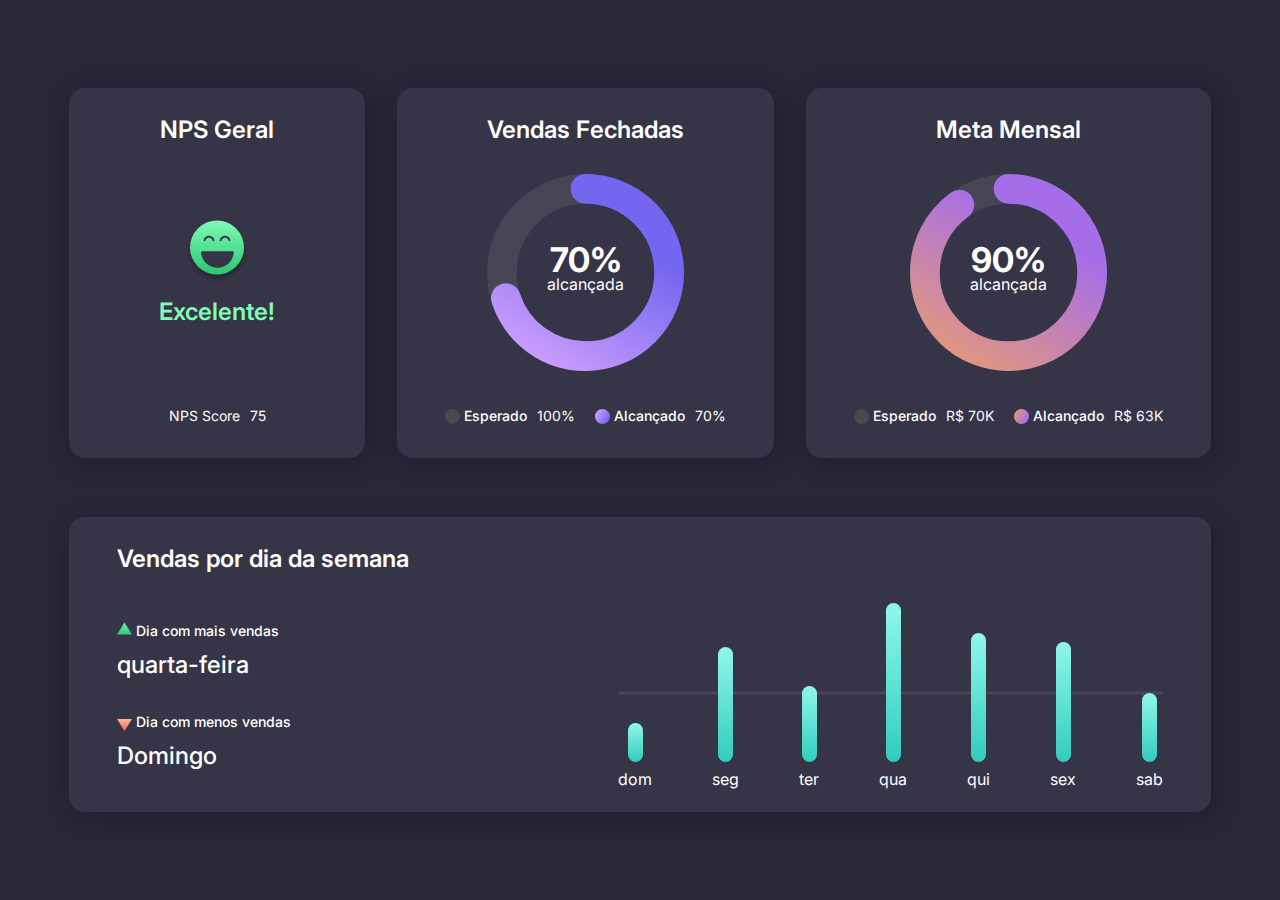
==== index.html @ 2cd96598 ":construction: Finalizada estruturação" ====
<!DOCTYPE html>
<html lang="pt-br">

<head>
  <meta charset="UTF-8" />
  <meta http-equiv="X-UA-Compatible" content="IE=edge" />
  <meta name="viewport" content="width=device-width, initial-scale=1.0" />
  <link rel="preconnect" href="https://fonts.googleapis.com" />
  <link rel="preconnect" href="https://fonts.gstatic.com" crossorigin />
  <link href="https://fonts.googleapis.com/css2?family=Inter:wght@400;500;700&display=swap" rel="stylesheet" />
  <link rel="stylesheet" href="./src/styles/app.css" />
  <link rel="shortcut icon" href="./src/assets/images/fav.png" type="image/x-icon" />
  <title>Dashboard</title>
</head>

<body>
  <main id="app" class="grid">
    <div class="box nps grid">
      <div class="top text-center">NPS Geral</div>
      <div class="middle grid">
        <img src="./src/assets/images/smile-face.svg" alt="Rostinho feliz verde" />
        Excelente!
      </div>
      <div class="bottom">
        <span>NPS Score</span>
        <span>75</span>
      </div>
    </div>
    <div class="box sell grid">
      <div class="top text-center">Vendas Fechadas</div>
      <div class="middle">
        <svg viewBox="0 0 232 232" style="--porcentage: 70">
          <circle cx="50%" cy="50%" Define a posição do circulo r="98.5" Define o Raio, distância de uma borda até o
            meio do circulo opacity=".1" stroke="#D9D9D9" cor da borda />

          <circle cx="50%" cy="50%" Define a posição do circulo r="98.5" Define o Raio, distância de uma borda até o
            meio do circulo stroke="url(#paint0_linear_201_85)" cor da borda />

          <defs>
            <linearGradient id="paint0_linear_201_85" x1="-9" y1="82" x2="145" y2="178" gradientUnits="userSpaceOnUse">
              <stop stop-color="#CE9FFC" />
              <stop offset="1" stop-color="#7367F0" />
            </linearGradient>
          </defs>
        </svg>
        <div class="content">
          <h3>70%</h3>
          <p>alcançada</p>
        </div>
      </div>
      <div class="bottom">
        <div class="item">
          <span>Esperado</span>
          <span>100%</span>
        </div>
        <div class="item">
          <span style="
                --bg-color: linear-gradient(
                  121.94deg,
                  #ce9ffc 15.98%,
                  #7367f0 82.85%
                );">Alcançado</span>
          <span>70%</span>
        </div>
      </div>
    </div>
    <div class="box target grid">
      <div class="top text-center">Meta Mensal</div>
      <div class="middle">
        <svg viewBox="0 0 232 232" style="--porcentage: 90">
          <circle cx="50%" cy="50%" Define a posição do circulo r="98.5" Define o Raio, distância de uma borda até o
            meio do circulo opacity=".1" stroke="#D9D9D9" cor da borda />

          <circle cx="50%" cy="50%" Define a posição do circulo r="98.5" Define o Raio, distância de uma borda até o
            meio do circulo stroke="url(#paint0_linear_201_104)" cor da borda />

          <defs>
            <linearGradient id="paint0_linear_201_104" x1="-1.24156e-06" y1="82" x2="154" y2="178"
              gradientUnits="userSpaceOnUse">
              <stop stop-color="#DF9780" />
              <stop offset="1" stop-color="#A66DE9" />
            </linearGradient>
          </defs>
        </svg>
        <div class="content">
          <h3>90%</h3>
          <p>alcançada</p>
        </div>
      </div>
      <div class="bottom">
        <div class="item">
          <span>Esperado</span>
          <span>R$ 70K</span>
        </div>
        <div class="item">
          <span style="
                --bg-color: linear-gradient(121.94deg, #DF9780 15.98%, #A66DE9 82.85%);
              ">Alcançado</span>
          <span>R$ 63K</span>
        </div>
      </div>
    </div>
    <div class="box weekly-sell grid">
      <div class="top">Vendas por dia da semana</div>
      <div class="wrapper">
        <div class="left grid">
          <div class="most-sell grid">
            <span>Dia com mais vendas</span>
            quarta-feira
          </div>
          <div class="less-sell grid">
            <span>Dia com menos vendas</span>
            Domingo
          </div>
        </div>
        <div class="right">

          <div class="bars">
            <div class="bar-wrapper">
              <div class="bar" style="--height: 3.9rem"></div>
              <span>dom</span>
            </div>
            <div class="bar-wrapper">
              <div class="bar" style="--height: 11.5rem"></div>
              <span>seg</span>
            </div>
            <div class="bar-wrapper">
              <div class="bar" style="--height: 7.6rem"></div>
              <span>ter</span>
            </div>
            <div class="bar-wrapper">
              <div class="bar" style="--height: 15.9rem"></div>
              <span>qua</span>
            </div>
            <div class="bar-wrapper">
              <div class="bar" style="--height: 12.9rem"></div>
              <span>qui</span>
            </div>
            <div class="bar-wrapper">
              <div class="bar" style="--height: 12rem"></div>
              <span>sex</span>
            </div>
            <div class="bar-wrapper">
              <div class="bar" style="--height: 6.9rem"></div>
              <span>sab</span>
            </div>
          </div>

        </div>
      </div>
    </div>
  </main>
</body>

</html>
---- src/styles/app.css ----
* {
  margin: 0;
  padding: 0;
  box-sizing: border-box;
  -webkit-font-smoothing: antialiased;
  -moz-osx-font-smoothing: grayscale;
}

:root {
  font-size: 62.5%;
}

body {
  font-size: 1.6rem;
  font-family: "Inter";
  background: #292738;
}
.grid {
  display: grid;
}

#app {
  margin: auto;
  width: fit-content;
  min-height: 100vh;
  height: fit-content;
  place-content: center;
  column-gap: 3.2rem;
  row-gap: 5.9rem;
  padding: 3.2rem;
}

.box {
  padding: 2.9rem 4.8rem;
  background: #363447;
  box-shadow: 0.3rem 0.4rem 2.6rem rgba(0, 0, 0, 0.25);
  border-radius: 1.6rem;
  color: white;
  line-height: 160%;
  gap: 3.2rem;
}

.top {
  font-weight: 600;
  font-size: 24px;
}

.text-center {
  text-align: center;
}
.middle {
  display: grid;
  position: relative;
  place-content: center;
}
.bottom {
  display: flex;
  gap: 2rem;
  justify-content: center;
  margin-top: auto;
  font-size: 1.4rem;
  font-weight: 500;
}

.bottom .item {
  display: flex;
  gap: 1rem;
  align-items: center;
}

.bottom .item span:last-child {
  font-weight: 400;
}

.bottom .item span:nth-child(1) {
  display: flex;
  align-items: center;
  gap: 0.4rem;
  --bg-color: #4a4a4a;
}

.bottom .item span:nth-child(1)::before {
  content: "";
  width: 1.5rem;
  height: 1.5rem;
  display: block;
  border-radius: 99.9rem;
  background: var(--bg-color);
}

.nps {
  gap: 3.2rem;
  min-width: fit-content;
}

.nps .middle {
  min-height: 19.7rem;
  gap: 1.6rem;
  color: #81fbb8;
  font-weight: 600;
  font-size: 2.4rem;
  place-content: center;
  justify-items: center;
}

.nps .bottom {
  gap: 1rem;
}
.nps .bottom:last-child {
  font-weight: 400;
}

svg {
  --porcentage: 0;
  --circuferencia: 618;
  width: 19.7rem;
  height: 19.7rem;
  transform: rotate(-90deg);
}

svg circle {
  stroke-dasharray: var(--circuferencia);
  stroke-dashoffset: var(--circuferencia);
  stroke-width: 3.5rem;
  fill: none;
}

svg circle:nth-child(1) {
  stroke-dashoffset: 0;
}

svg circle:nth-child(2) {
  stroke-dashoffset: calc(
    var(--circuferencia) - (var(--circuferencia) * var(--porcentage)) / 100
  );
  stroke-linecap: round;

  animation: progressbar 1s ease-in-out;
}

.middle .content {
  position: absolute;
  top: 50%;
  left: 50%;
  transform: translate(-50%, -50%);
  text-align: center;
}

.content h3 {
  font-size: 3.4rem;
}
.content p {
  font-size: 1.6rem;
  font-weight: 400;
}

.weekly-sell {
  gap: 3.2rem;
}

.weekly-sell .wrapper {
  display: flex;
  gap: 3.2rem;
  flex-direction: column;
}

.weekly-sell .left {
  gap: 3.2rem;
  grid-auto-flow: column;
  margin: auto;
}

.weekly-sell .left,
.weekly-sell .right {
  flex: 1;
}

.left .grid {
  gap: 0.8rem;
  font-weight: 500;
  font-size: 2.4rem;
}

.left .grid span {
  font-size: 1.4rem;
  display: flex;
  align-items: center;
  gap: 0.4rem;
}

.left .grid span::before {
  content: "";
  display: block;
  height: 1.5rem;
  width: 1.5rem;
  clip-path: polygon(50% 20%, 0% 100%, 100% 100%);
}

.left .most-sell span::before {
  background: linear-gradient(180deg, #81fbb8 0%, #28c76f 100%);
  margin-bottom: 0.8rem;
}

.left .less-sell span::before {
  background: linear-gradient(180deg, #ea5455 0%, #feb692 100%);
  transform: matrix(1, 0, 0, -1, 0, 0);
  margin-top: 0.8rem;
}

.bars {
  display: flex;
  gap: calc(3vh + 1rem);
  align-items: flex-end;
  position: relative;
}

.bars::before {
  content: "";
  width: 100%;
  height: 0.3rem;
  background: #4a4556;
  border-radius: 99.9rem;
  display: block;
  position: absolute;
  top: 50%;
  transform: translateY(-50%);
  z-index: 0;
}

.bar {
  display: block;
  height: var(--height);
  width: 1.5rem;
  background: linear-gradient(180deg, #90f7ec 0%, #32ccbc 100%);
  border-radius: 99.9rem;
  align-self: end;
  animation: up 1.4s ease-in-out;
}

.bar-wrapper {
  display: grid;
  justify-items: center;
  gap: 0.5rem;
  z-index: 1;
  grid-template-rows: 15.9rem 1.6rem;
}
@keyframes progressbar {
  0% {
    stroke-dasharray: var(--circuferencia);
    stroke-dashoffset: var(--circuferencia);
  }
}

@keyframes up {
  0% {
    height: 0;
  }
}

@media (min-width: 1200px) {
  #app {
    grid-template-columns: 29.6rem max-content max-content;
    grid-template-rows: max-content;
  }
  .box:nth-child(4) {
    grid-column: 1/4;
  }
  .weekly-sell .wrapper {
    display: flex;
    gap: 3.2rem;
    flex-direction: row;
  }

  .weekly-sell .left {
    gap: 3.2rem;
    grid-auto-flow: row;
  }
  .bars {
    gap: 6rem;
  }
}
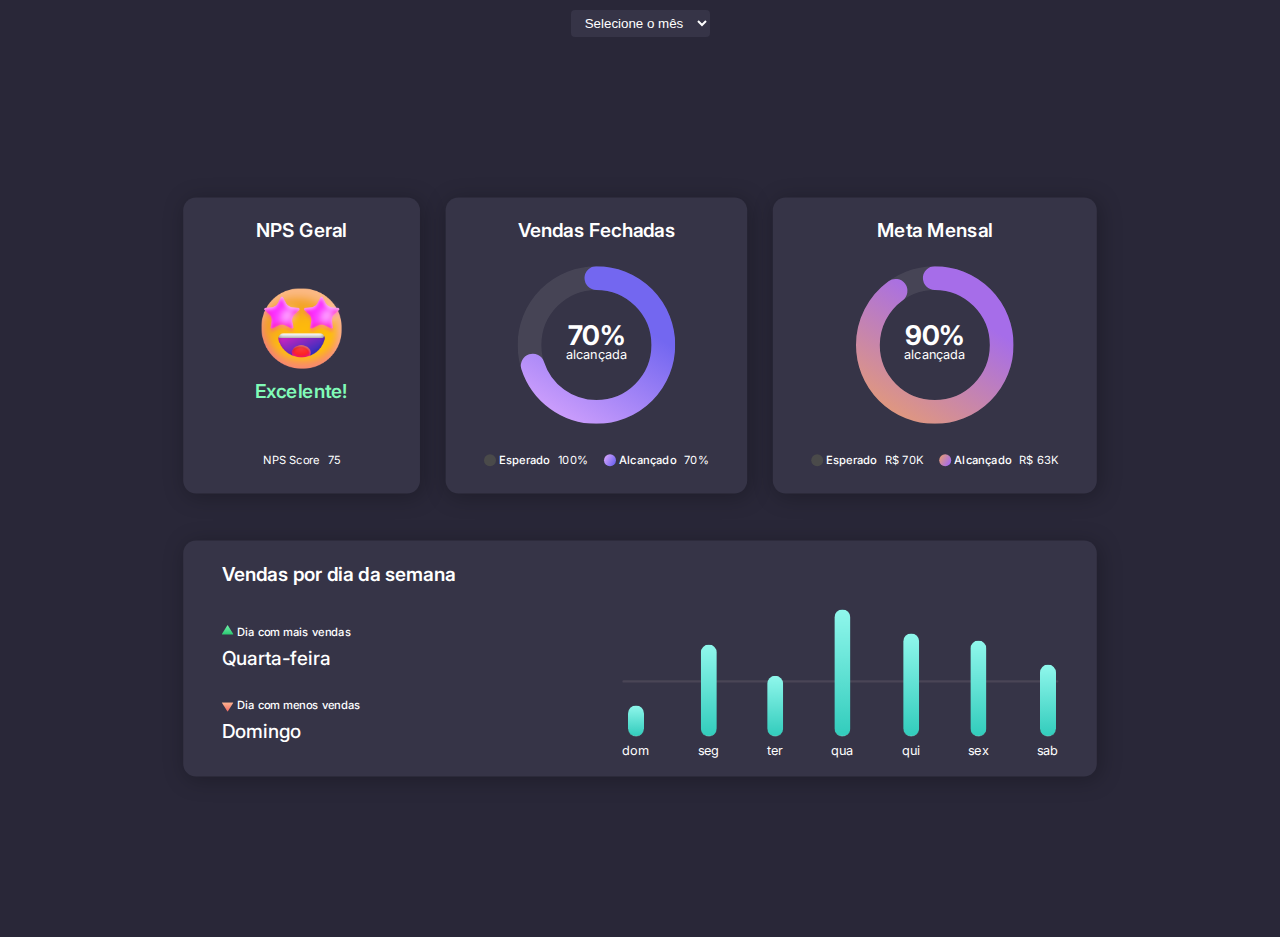
==== commit f33a66dc: "Adicionado index.html para corrigir problemas de deploys" ====
--- a/index.html
+++ b/index.html
@@ -14,22 +14,39 @@
 </head>
 
 <body>
-  <main id="app" class="grid">
+  <form action="send">
+    <select name="mes" id="mes" class="select">
+      <option value="non">Selecione o mês</option>
+      <option value="jan">Janeiro</option>
+      <option value="fev">Fevereiro</option>
+      <option value="mar">Março</option>
+      <option value="abr">Abril</option>
+      <option value="mai">Maio</option>
+      <option value="jun">Junho</option>
+      <option value="jul">Julho</option>
+      <option value="ago">Agosto</option>
+      <option value="set">Setembro</option>
+      <option value="out">Outubro</option>
+      <option value="nov">Novembro</option>
+      <option value="dez">Dezembro</option>
+    </select>
+  </form>
+  <main id="app" class="grid transition">
     <div class="box nps grid">
       <div class="top text-center">NPS Geral</div>
       <div class="middle grid">
-        <img src="./src/assets/images/smile-face.svg" alt="Rostinho feliz verde" />
-        Excelente!
+        <img id="img-npsgeral" src="./src/assets/images/Star-Struck.png" alt="Emoji decorativo baseado na nota Geral" />
+        <p id="npsgeral-nota">Excelente!</p>
       </div>
       <div class="bottom">
         <span>NPS Score</span>
-        <span>75</span>
+        <span id="score-nota">75</span>
       </div>
     </div>
     <div class="box sell grid">
       <div class="top text-center">Vendas Fechadas</div>
       <div class="middle">
-        <svg viewBox="0 0 232 232" style="--porcentage: 70">
+        <svg viewBox="0 0 232 232" style="--porcentage: 70" id="porcentagem-vendas">
           <circle cx="50%" cy="50%" Define a posição do circulo r="98.5" Define o Raio, distância de uma borda até o
             meio do circulo opacity=".1" stroke="#D9D9D9" cor da borda />
 
@@ -44,14 +61,14 @@
           </defs>
         </svg>
         <div class="content">
-          <h3>70%</h3>
+          <h3 class="vendaalcancadas-porc">70%</h3>
           <p>alcançada</p>
         </div>
       </div>
       <div class="bottom">
         <div class="item">
           <span>Esperado</span>
-          <span>100%</span>
+          <span id="vendaesperada-porc">100%</span>
         </div>
         <div class="item">
           <span style="
@@ -60,14 +77,14 @@
                   #ce9ffc 15.98%,
                   #7367f0 82.85%
                 );">Alcançado</span>
-          <span>70%</span>
-        </div>
-      </div>
-    </div>
-    <div class="box target grid">
+          <span class="vendaalcancadas-porc">70%</span>
+        </div>
+      </div>
+    </div>
+    <div class=" box target grid">
       <div class="top text-center">Meta Mensal</div>
       <div class="middle">
-        <svg viewBox="0 0 232 232" style="--porcentage: 90">
+        <svg viewBox="0 0 232 232" style="--porcentage: 90" id="porcentagem-meta">
           <circle cx="50%" cy="50%" Define a posição do circulo r="98.5" Define o Raio, distância de uma borda até o
             meio do circulo opacity=".1" stroke="#D9D9D9" cor da borda />
 
@@ -83,20 +100,20 @@
           </defs>
         </svg>
         <div class="content">
-          <h3>90%</h3>
+          <h3 id="metaalcancada-porc">90%</h3>
           <p>alcançada</p>
         </div>
       </div>
       <div class="bottom">
         <div class="item">
           <span>Esperado</span>
-          <span>R$ 70K</span>
+          <span id="metaesperada-valor">R$ 70K</span>
         </div>
         <div class="item">
           <span style="
                 --bg-color: linear-gradient(121.94deg, #DF9780 15.98%, #A66DE9 82.85%);
               ">Alcançado</span>
-          <span>R$ 63K</span>
+          <span id="metaalcancada-valor">R$ 63K</span>
         </div>
       </div>
     </div>
@@ -106,7 +123,7 @@
         <div class="left grid">
           <div class="most-sell grid">
             <span>Dia com mais vendas</span>
-            quarta-feira
+            Quarta-feira
           </div>
           <div class="less-sell grid">
             <span>Dia com menos vendas</span>
@@ -117,31 +134,66 @@
 
           <div class="bars">
             <div class="bar-wrapper">
-              <div class="bar" style="--height: 3.9rem"></div>
+              <div class="bar tooltip" style="--height: 3.9rem">
+                <div class="top">
+                  <p>4 vendas</p>
+                  <i></i>
+                </div>
+              </div>
               <span>dom</span>
             </div>
             <div class="bar-wrapper">
-              <div class="bar" style="--height: 11.5rem"></div>
+              <div class="bar tooltip" style="--height: 11.5rem">
+                <div class="top">
+                  <p>11 vendas</p>
+                  <i></i>
+                </div>
+              </div>
               <span>seg</span>
             </div>
             <div class="bar-wrapper">
-              <div class="bar" style="--height: 7.6rem"></div>
+              <div class="bar tooltip" style="--height: 7.6rem">
+                <div class="top">
+                  <p>8 vendas</p>
+                  <i></i>
+                </div>
+              </div>
               <span>ter</span>
             </div>
             <div class="bar-wrapper">
-              <div class="bar" style="--height: 15.9rem"></div>
+              <div class="bar tooltip" style="--height: 15.9rem">
+                <div class="top">
+                  <p>16 vendas</p>
+                  <i></i>
+                </div>
+              </div>
               <span>qua</span>
             </div>
             <div class="bar-wrapper">
-              <div class="bar" style="--height: 12.9rem"></div>
+              <div class="bar tooltip" style="--height: 12.9rem">
+                <div class="top">
+                  <p>13 vendas</p>
+                  <i></i>
+                </div>
+              </div>
               <span>qui</span>
             </div>
             <div class="bar-wrapper">
-              <div class="bar" style="--height: 12rem"></div>
+              <div class="bar tooltip" style="--height: 12rem">
+                <div class="top">
+                  <p>12 vendas</p>
+                  <i></i>
+                </div>
+              </div>
               <span>sex</span>
             </div>
             <div class="bar-wrapper">
-              <div class="bar" style="--height: 6.9rem"></div>
+              <div class="bar tooltip" style="--height: 9rem">
+                <div class="top">
+                  <p>9 vendas</p>
+                  <i></i>
+                </div>
+              </div>
               <span>sab</span>
             </div>
           </div>
@@ -150,6 +202,7 @@
       </div>
     </div>
   </main>
+  <script src="./src/js/app.js" defer></script>
 </body>
 
 </html>--- a/src/styles/app.css
+++ b/src/styles/app.css
@@ -19,15 +19,23 @@
   display: grid;
 }
 
+.transition {
+  transition: all 0.5s ease;
+}
+
 #app {
   margin: auto;
   width: fit-content;
+  height: max-content;
   min-height: 100vh;
-  height: fit-content;
   place-content: center;
   column-gap: 3.2rem;
   row-gap: 5.9rem;
   padding: 3.2rem;
+}
+
+form {
+  display: grid;
 }
 
 .box {
@@ -38,11 +46,21 @@
   color: white;
   line-height: 160%;
   gap: 3.2rem;
+  scale: 1;
+  transition: ease-in-out 0.4s all;
+}
+
+.box:not(:hover) {
+  scale: 1;
+}
+
+.box:hover {
+  scale: 1.01;
 }
 
 .top {
   font-weight: 600;
-  font-size: 24px;
+  font-size: 2.4rem;
 }
 
 .text-center {
@@ -52,6 +70,11 @@
   display: grid;
   position: relative;
   place-content: center;
+}
+
+.middle img {
+  height: 100px;
+  width: 100px;
 }
 .bottom {
   display: flex;
@@ -212,6 +235,7 @@
   gap: calc(3vh + 1rem);
   align-items: flex-end;
   position: relative;
+  cursor: help;
 }
 
 .bars::before {
@@ -230,7 +254,7 @@
 .bar {
   display: block;
   height: var(--height);
-  width: 1.5rem;
+  width: 2rem;
   background: linear-gradient(180deg, #90f7ec 0%, #32ccbc 100%);
   border-radius: 99.9rem;
   align-self: end;
@@ -244,6 +268,84 @@
   z-index: 1;
   grid-template-rows: 15.9rem 1.6rem;
 }
+
+select {
+  display: block;
+  margin: 1rem auto 0;
+  padding: 0.5rem 1rem;
+  outline: none;
+  border: none;
+  border-radius: 0.4rem;
+  background-color: rgb(54, 52, 71);
+  color: white;
+  text-align: center;
+}
+
+#btnSendSelect {
+  display: block;
+  padding: 0.5rem 2.5rem;
+  border: none;
+  border-radius: 0.4rem;
+  margin: 0.3rem auto;
+  color: white;
+  background-color: rgb(54, 52, 71);
+}
+
+.tooltip {
+  display: inline-block;
+  position: relative;
+  border-bottom: 0.1rem dotted #666;
+  text-align: left;
+}
+
+.tooltip .top p {
+  font-size: 1.6rem;
+}
+
+.tooltip .top {
+  min-width: max-content;
+  max-width: 4rem;
+  top: -2rem;
+  left: 50%;
+  transform: translate(-50%, -100%);
+  padding: 1rem 2rem;
+  color: #ffffff;
+  background-color: #009cdc;
+  font-weight: normal;
+  font-size: 1.4rem;
+  border-radius: 0.8rem;
+  position: absolute;
+  z-index: 3;
+  box-sizing: border-box;
+  box-shadow: 0 0.1rem 0.8rem rgba(0, 0, 0, 0.5);
+  display: none;
+}
+
+.tooltip:hover .top {
+  display: block;
+}
+
+.tooltip .top i {
+  position: absolute;
+  top: 100%;
+  left: 50%;
+  margin-left: -1.5rem;
+  width: 3rem;
+  height: 1.5rem;
+  overflow: hidden;
+}
+
+.tooltip .top i::after {
+  content: "";
+  position: absolute;
+  width: 1.5rem;
+  height: 1.5rem;
+  left: 50%;
+  transform: translate(-50%, -50%) rotate(45deg);
+  background-color: #009cdc;
+  box-shadow: 0 0.1rem 0.8rem rgba(0, 0, 0, 0.5);
+}
+
 @keyframes progressbar {
   0% {
     stroke-dasharray: var(--circuferencia);
@@ -261,6 +363,8 @@
   #app {
     grid-template-columns: 29.6rem max-content max-content;
     grid-template-rows: max-content;
+    padding: 0;
+    scale: 0.8;
   }
   .box:nth-child(4) {
     grid-column: 1/4;
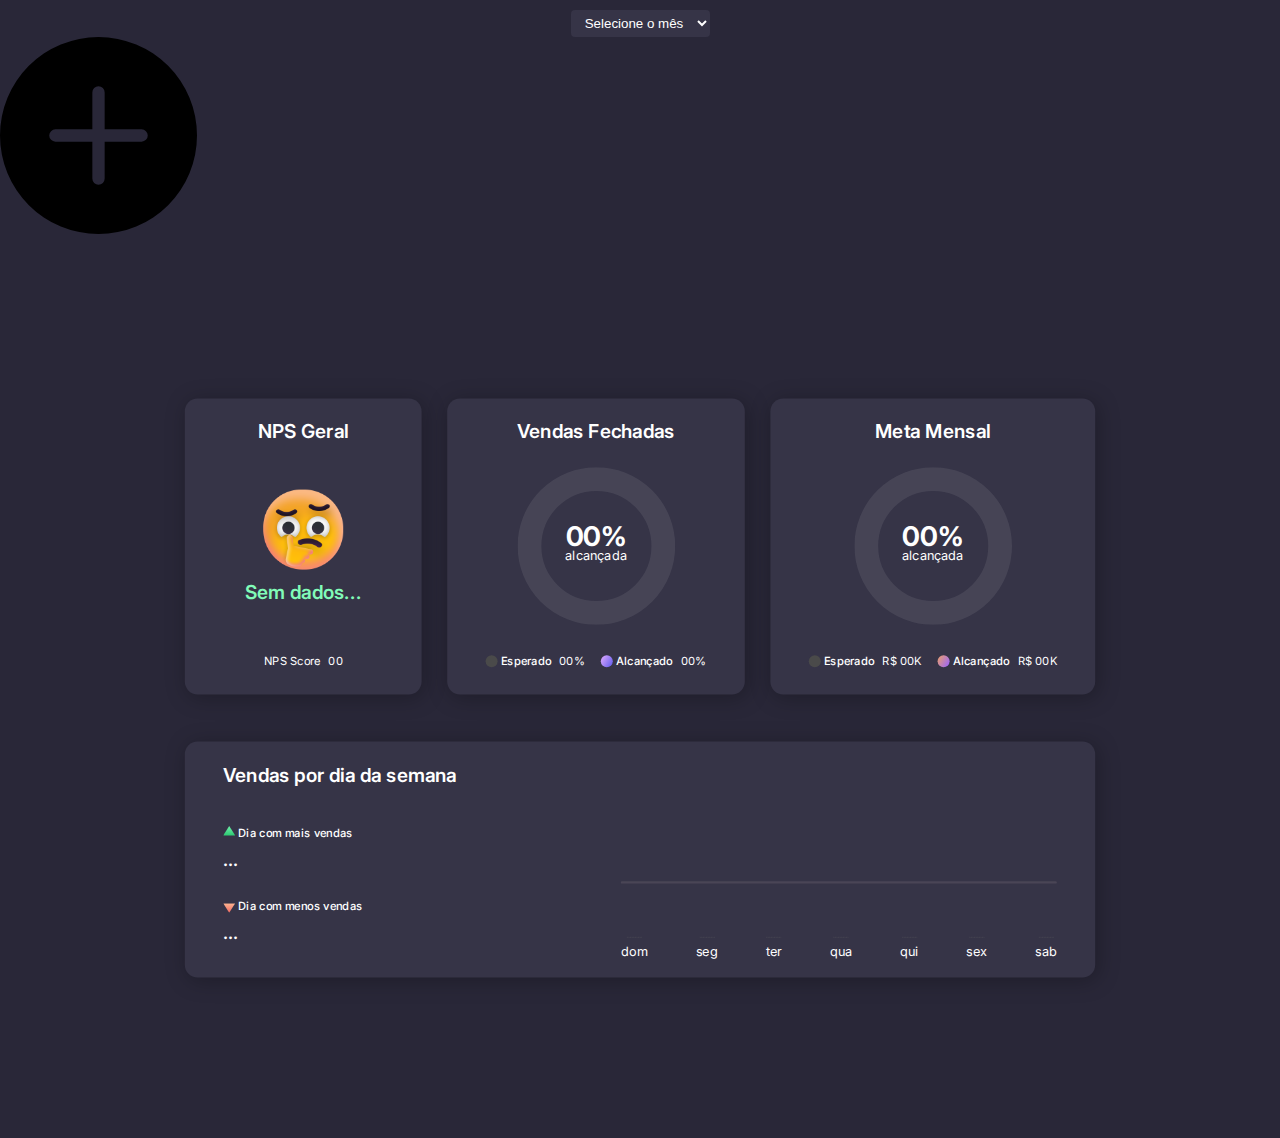
==== commit e40f5668: ":construction: Adicionado uma svg para ilustrar a adição de dados" ====
--- a/index.html
+++ b/index.html
@@ -14,39 +14,47 @@
 </head>
 
 <body>
-  <form action="send">
-    <select name="mes" id="mes" class="select">
-      <option value="non">Selecione o mês</option>
-      <option value="jan">Janeiro</option>
-      <option value="fev">Fevereiro</option>
-      <option value="mar">Março</option>
-      <option value="abr">Abril</option>
-      <option value="mai">Maio</option>
-      <option value="jun">Junho</option>
-      <option value="jul">Julho</option>
-      <option value="ago">Agosto</option>
-      <option value="set">Setembro</option>
-      <option value="out">Outubro</option>
-      <option value="nov">Novembro</option>
-      <option value="dez">Dezembro</option>
-    </select>
-  </form>
+  <div class="header">
+    <form action="send">
+      <select name="mes" id="mes" class="select">
+        <option value="non">Selecione o mês</option>
+        <option value="jan">Janeiro</option>
+        <option value="fev">Fevereiro</option>
+        <option value="mar">Março</option>
+        <option value="abr">Abril</option>
+        <option value="mai">Maio</option>
+        <option value="jun">Junho</option>
+        <option value="jul">Julho</option>
+        <option value="ago">Agosto</option>
+        <option value="set">Setembro</option>
+        <option value="out">Outubro</option>
+        <option value="nov">Novembro</option>
+        <option value="dez">Dezembro</option>
+      </select>
+    </form>
+    <svg xmlns="http://www.w3.org/2000/svg" width="16" height="16" fill="currentColor" class="bi bi-plus-circle-fill"
+      viewBox="0 0 16 16">
+      <path
+        d="M16 8A8 8 0 1 1 0 8a8 8 0 0 1 16 0zM8.5 4.5a.5.5 0 0 0-1 0v3h-3a.5.5 0 0 0 0 1h3v3a.5.5 0 0 0 1 0v-3h3a.5.5 0 0 0 0-1h-3v-3z" />
+    </svg>
+  </div>
   <main id="app" class="grid transition">
     <div class="box nps grid">
       <div class="top text-center">NPS Geral</div>
       <div class="middle grid">
-        <img id="img-npsgeral" src="./src/assets/images/Star-Struck.png" alt="Emoji decorativo baseado na nota Geral" />
-        <p id="npsgeral-nota">Excelente!</p>
+        <img id="img-npsgeral" src="./src/assets/images/Confuse-Face.png"
+          alt="Emoji decorativo baseado na nota Geral" />
+        <p id="npsgeral-nota">Sem dados...</p>
       </div>
       <div class="bottom">
         <span>NPS Score</span>
-        <span id="score-nota">75</span>
+        <span id="score-nota">00</span>
       </div>
     </div>
     <div class="box sell grid">
       <div class="top text-center">Vendas Fechadas</div>
       <div class="middle">
-        <svg viewBox="0 0 232 232" style="--porcentage: 70" id="porcentagem-vendas">
+        <svg viewBox="0 0 232 232" style="--porcentage: 0" id="porcentagem-vendas">
           <circle cx="50%" cy="50%" Define a posição do circulo r="98.5" Define o Raio, distância de uma borda até o
             meio do circulo opacity=".1" stroke="#D9D9D9" cor da borda />
 
@@ -61,14 +69,14 @@
           </defs>
         </svg>
         <div class="content">
-          <h3 class="vendaalcancadas-porc">70%</h3>
+          <h3 class="vendaalcancadas-porc">00%</h3>
           <p>alcançada</p>
         </div>
       </div>
       <div class="bottom">
         <div class="item">
           <span>Esperado</span>
-          <span id="vendaesperada-porc">100%</span>
+          <span id="vendaesperada-porc">00%</span>
         </div>
         <div class="item">
           <span style="
@@ -77,14 +85,14 @@
                   #ce9ffc 15.98%,
                   #7367f0 82.85%
                 );">Alcançado</span>
-          <span class="vendaalcancadas-porc">70%</span>
+          <span class="vendaalcancadas-porc">00%</span>
         </div>
       </div>
     </div>
     <div class=" box target grid">
       <div class="top text-center">Meta Mensal</div>
       <div class="middle">
-        <svg viewBox="0 0 232 232" style="--porcentage: 90" id="porcentagem-meta">
+        <svg viewBox="0 0 232 232" style="--porcentage: 0" id="porcentagem-meta">
           <circle cx="50%" cy="50%" Define a posição do circulo r="98.5" Define o Raio, distância de uma borda até o
             meio do circulo opacity=".1" stroke="#D9D9D9" cor da borda />
 
@@ -100,20 +108,20 @@
           </defs>
         </svg>
         <div class="content">
-          <h3 id="metaalcancada-porc">90%</h3>
+          <h3 id="metaalcancada-porc">00%</h3>
           <p>alcançada</p>
         </div>
       </div>
       <div class="bottom">
         <div class="item">
           <span>Esperado</span>
-          <span id="metaesperada-valor">R$ 70K</span>
+          <span id="metaesperada-valor">R$ 00K</span>
         </div>
         <div class="item">
           <span style="
                 --bg-color: linear-gradient(121.94deg, #DF9780 15.98%, #A66DE9 82.85%);
               ">Alcançado</span>
-          <span id="metaalcancada-valor">R$ 63K</span>
+          <span id="metaalcancada-valor">R$ 00K</span>
         </div>
       </div>
     </div>
@@ -123,81 +131,80 @@
         <div class="left grid">
           <div class="most-sell grid">
             <span>Dia com mais vendas</span>
-            Quarta-feira
+            <p id="most-sell-day">...</p>
           </div>
           <div class="less-sell grid">
             <span>Dia com menos vendas</span>
-            Domingo
+            <p id="less-sell-day">...</p>
           </div>
         </div>
         <div class="right">
 
           <div class="bars">
             <div class="bar-wrapper">
-              <div class="bar tooltip" style="--height: 3.9rem">
-                <div class="top">
-                  <p>4 vendas</p>
+              <div class="bar tooltip" id="bar-dom" style="--height: 0rem">
+                <div class="top">
+                  <p id="sell-dom">0 vendas</p>
                   <i></i>
                 </div>
               </div>
               <span>dom</span>
             </div>
             <div class="bar-wrapper">
-              <div class="bar tooltip" style="--height: 11.5rem">
-                <div class="top">
-                  <p>11 vendas</p>
+              <div class="bar tooltip" id="bar-seg" style="--height: 0rem">
+                <div class="top">
+                  <p id="sell-seg">0 vendas</p>
                   <i></i>
                 </div>
               </div>
               <span>seg</span>
             </div>
             <div class="bar-wrapper">
-              <div class="bar tooltip" style="--height: 7.6rem">
-                <div class="top">
-                  <p>8 vendas</p>
+              <div class="bar tooltip" id="bar-ter" style="--height: 0rem">
+                <div class="top">
+                  <p id="sell-ter">0 vendas</p>
                   <i></i>
                 </div>
               </div>
               <span>ter</span>
             </div>
             <div class="bar-wrapper">
-              <div class="bar tooltip" style="--height: 15.9rem">
-                <div class="top">
-                  <p>16 vendas</p>
+              <div class="bar tooltip" id="bar-qua" style="--height: 0rem">
+                <div class="top">
+                  <p id="sell-qua">0 vendas</p>
                   <i></i>
                 </div>
               </div>
               <span>qua</span>
             </div>
             <div class="bar-wrapper">
-              <div class="bar tooltip" style="--height: 12.9rem">
-                <div class="top">
-                  <p>13 vendas</p>
+              <div class="bar tooltip" id="bar-qui" style="--height: 0rem">
+                <div class="top">
+                  <p id="sell-qui">0 vendas</p>
                   <i></i>
                 </div>
               </div>
               <span>qui</span>
             </div>
             <div class="bar-wrapper">
-              <div class="bar tooltip" style="--height: 12rem">
-                <div class="top">
-                  <p>12 vendas</p>
+              <div class="bar tooltip" id="bar-sex" style="--height: 0rem">
+                <div class="top">
+                  <p id="sell-sex">0 vendas</p>
                   <i></i>
                 </div>
               </div>
               <span>sex</span>
             </div>
             <div class="bar-wrapper">
-              <div class="bar tooltip" style="--height: 9rem">
-                <div class="top">
-                  <p>9 vendas</p>
+              <div class="bar tooltip" id="bar-sab" style="--height: 0rem">
+                <div class="top">
+                  <p id="sell-sab">0 vendas</p>
                   <i></i>
                 </div>
               </div>
               <span>sab</span>
             </div>
           </div>
-
         </div>
       </div>
     </div>
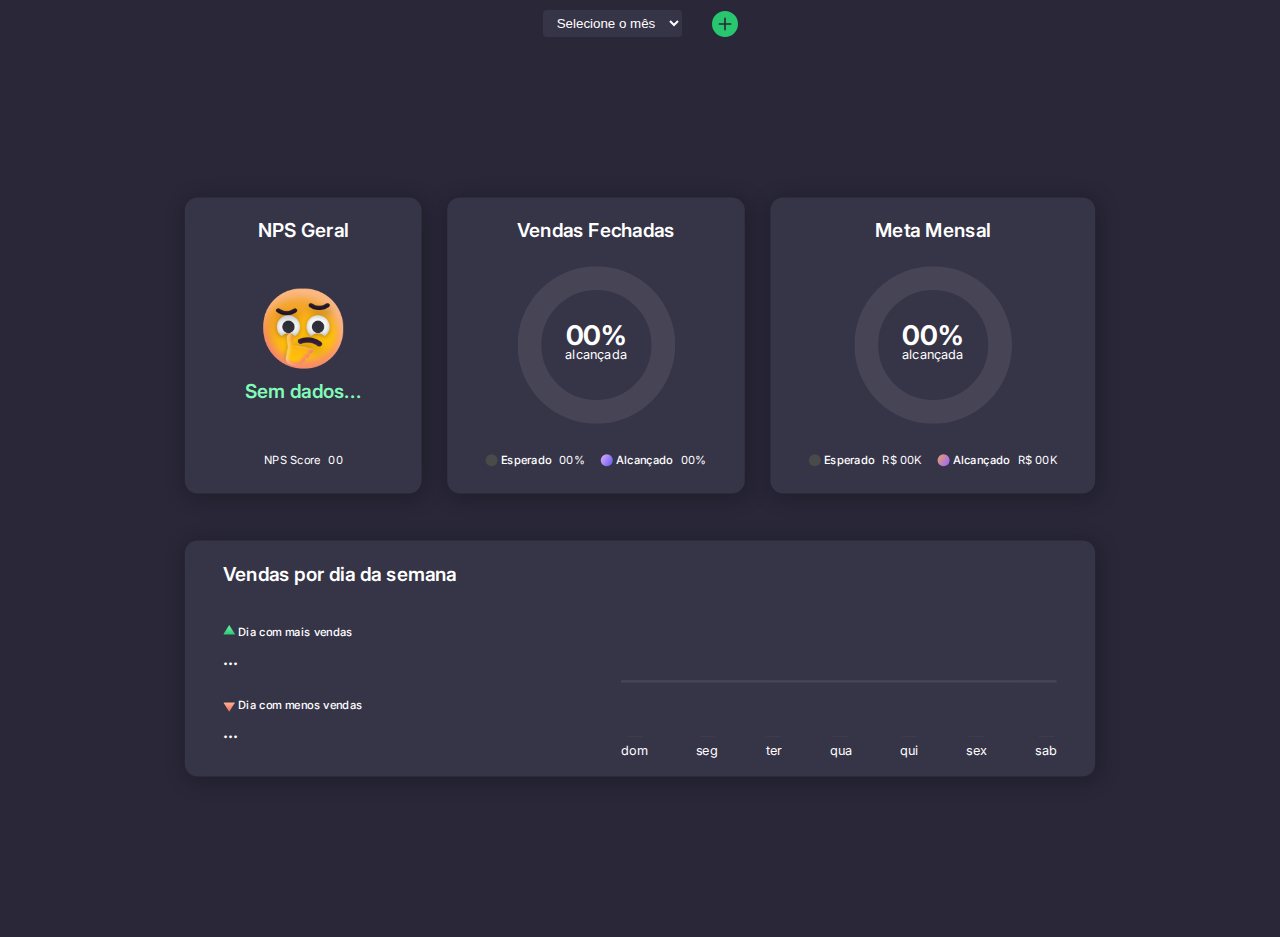
==== commit 65594212: ":recycle: Alteração na select" ====
--- a/index.html
+++ b/index.html
@@ -33,7 +33,7 @@
       </select>
     </form>
     <svg xmlns="http://www.w3.org/2000/svg" width="16" height="16" fill="currentColor" class="bi bi-plus-circle-fill"
-      viewBox="0 0 16 16">
+      id="btn-add" viewBox="0 0 16 16">
       <path
         d="M16 8A8 8 0 1 1 0 8a8 8 0 0 1 16 0zM8.5 4.5a.5.5 0 0 0-1 0v3h-3a.5.5 0 0 0 0 1h3v3a.5.5 0 0 0 1 0v-3h3a.5.5 0 0 0 0-1h-3v-3z" />
     </svg>
--- a/src/styles/app.css
+++ b/src/styles/app.css
@@ -34,10 +34,36 @@
   padding: 3.2rem;
 }
 
-form {
-  display: grid;
-}
-
+.header {
+  display: flex;
+  align-items: center;
+  justify-content: center;
+  gap: 3rem;
+  margin-top: 1rem;
+}
+
+select {
+  display: block;
+  padding: 0.5rem 1rem;
+  outline: none;
+  border: none;
+  border-radius: 0.4rem;
+  background-color: rgb(54, 52, 71);
+  color: white;
+  text-align: center;
+  cursor: pointer;
+}
+
+.bi-plus-circle-fill {
+  height: 2.6rem;
+  width: 2.6rem;
+  color: #28c76f;
+  cursor: pointer;
+}
+
+.bi-plus-circle-fill:hover {
+  color: #44da87;
+}
 .box {
   padding: 2.9rem 4.8rem;
   background: #363447;
@@ -254,6 +280,7 @@
 .bar {
   display: block;
   height: var(--height);
+  max-height: 18rem;
   width: 2rem;
   background: linear-gradient(180deg, #90f7ec 0%, #32ccbc 100%);
   border-radius: 99.9rem;
@@ -267,18 +294,6 @@
   gap: 0.5rem;
   z-index: 1;
   grid-template-rows: 15.9rem 1.6rem;
-}
-
-select {
-  display: block;
-  margin: 1rem auto 0;
-  padding: 0.5rem 1rem;
-  outline: none;
-  border: none;
-  border-radius: 0.4rem;
-  background-color: rgb(54, 52, 71);
-  color: white;
-  text-align: center;
 }
 
 #btnSendSelect {
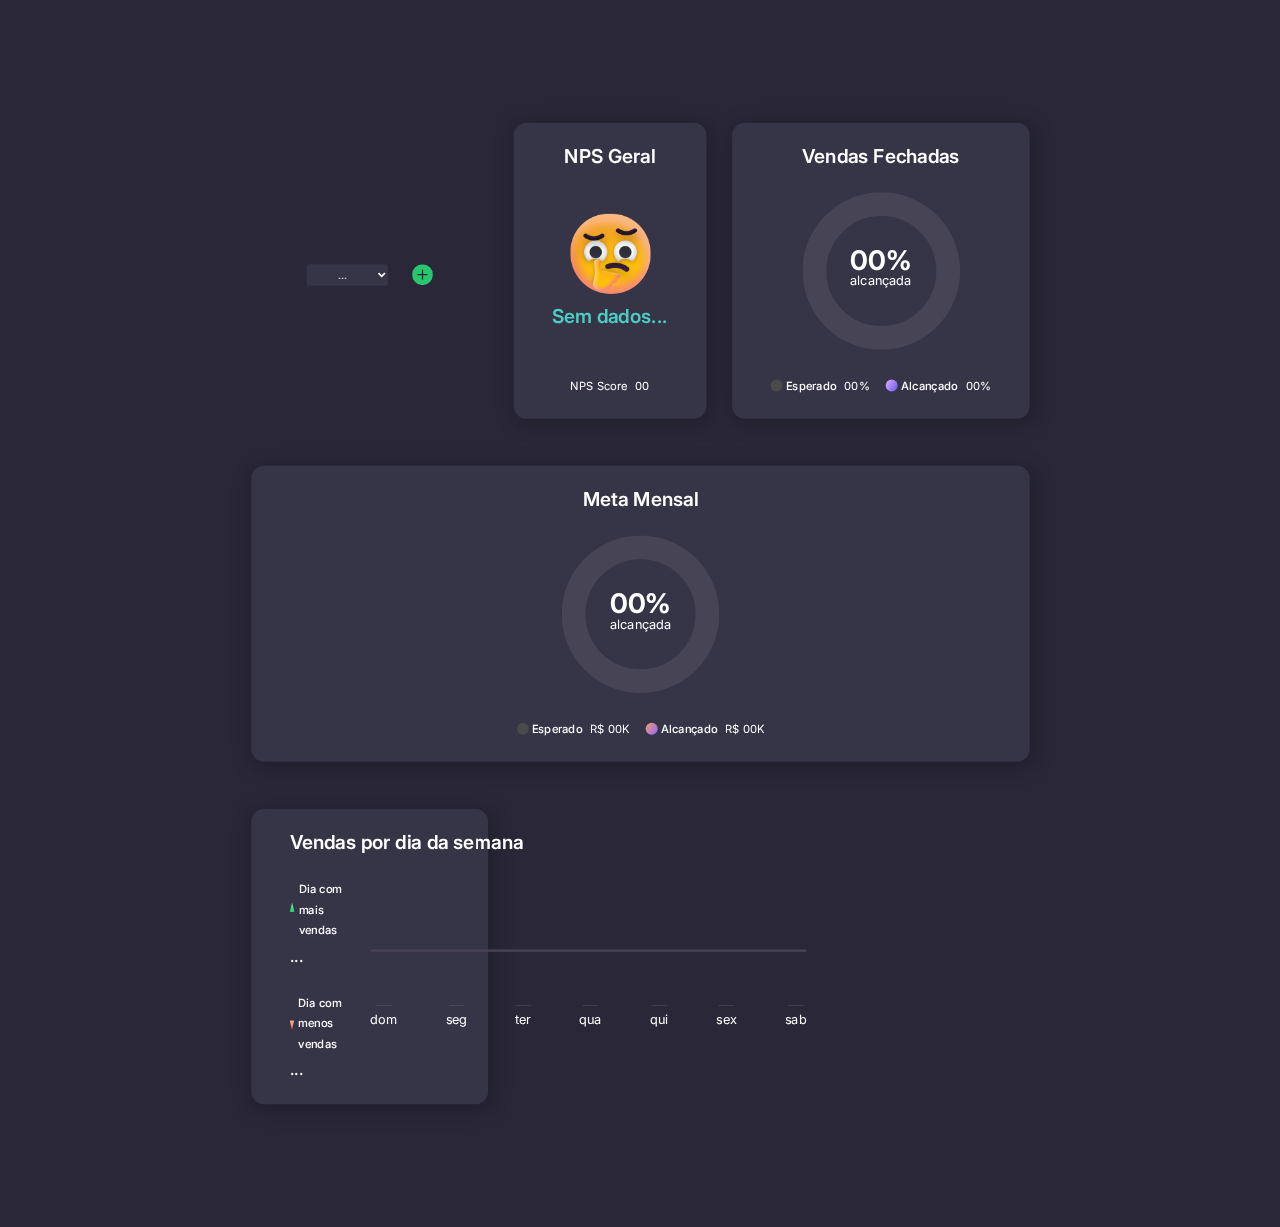
==== commit bd3f8afd: ":test_tube: Alteração no header, adicionado dentro do GRID para facilitar a responsividade" ====
--- a/index.html
+++ b/index.html
@@ -14,31 +14,32 @@
 </head>
 
 <body>
-  <div class="header">
-    <form action="send">
-      <select name="mes" id="mes" class="select">
-        <option value="non">Selecione o mês</option>
-        <option value="jan">Janeiro</option>
-        <option value="fev">Fevereiro</option>
-        <option value="mar">Março</option>
-        <option value="abr">Abril</option>
-        <option value="mai">Maio</option>
-        <option value="jun">Junho</option>
-        <option value="jul">Julho</option>
-        <option value="ago">Agosto</option>
-        <option value="set">Setembro</option>
-        <option value="out">Outubro</option>
-        <option value="nov">Novembro</option>
-        <option value="dez">Dezembro</option>
-      </select>
-    </form>
-    <svg xmlns="http://www.w3.org/2000/svg" width="16" height="16" fill="currentColor" class="bi bi-plus-circle-fill"
-      id="btn-add" viewBox="0 0 16 16">
-      <path
-        d="M16 8A8 8 0 1 1 0 8a8 8 0 0 1 16 0zM8.5 4.5a.5.5 0 0 0-1 0v3h-3a.5.5 0 0 0 0 1h3v3a.5.5 0 0 0 1 0v-3h3a.5.5 0 0 0 0-1h-3v-3z" />
-    </svg>
-  </div>
+
   <main id="app" class="grid transition">
+    <div class="header">
+      <form action="send">
+        <select name="mes" id="mes" class="select">
+          <option value="non">...</option>
+          <option value="jan">Janeiro</option>
+          <option value="fev">Fevereiro</option>
+          <option value="mar">Março</option>
+          <option value="abr">Abril</option>
+          <option value="mai">Maio</option>
+          <option value="jun">Junho</option>
+          <option value="jul">Julho</option>
+          <option value="ago">Agosto</option>
+          <option value="set">Setembro</option>
+          <option value="out">Outubro</option>
+          <option value="nov">Novembro</option>
+          <option value="dez">Dezembro</option>
+        </select>
+      </form>
+      <svg xmlns="http://www.w3.org/2000/svg" width="16" height="16" fill="currentColor" class="bi bi-plus-circle-fill"
+        id="btn-add" viewBox="0 0 16 16">
+        <path
+          d="M16 8A8 8 0 1 1 0 8a8 8 0 0 1 16 0zM8.5 4.5a.5.5 0 0 0-1 0v3h-3a.5.5 0 0 0 0 1h3v3a.5.5 0 0 0 1 0v-3h3a.5.5 0 0 0 0-1h-3v-3z" />
+      </svg>
+    </div>
     <div class="box nps grid">
       <div class="top text-center">NPS Geral</div>
       <div class="middle grid">
--- a/src/styles/app.css
+++ b/src/styles/app.css
@@ -25,13 +25,13 @@
 
 #app {
   margin: auto;
-  width: fit-content;
+  width: max-content;
   height: max-content;
   min-height: 100vh;
   place-content: center;
   column-gap: 3.2rem;
   row-gap: 5.9rem;
-  padding: 3.2rem;
+  padding: 3.2rem 0;
 }
 
 .header {
@@ -64,24 +64,18 @@
 .bi-plus-circle-fill:hover {
   color: #44da87;
 }
+
 .box {
-  padding: 2.9rem 4.8rem;
+  padding: 2.9rem 0rem;
   background: #363447;
   box-shadow: 0.3rem 0.4rem 2.6rem rgba(0, 0, 0, 0.25);
   border-radius: 1.6rem;
   color: white;
   line-height: 160%;
+  max-width: 100vw;
   gap: 3.2rem;
   scale: 1;
   transition: ease-in-out 0.4s all;
-}
-
-.box:not(:hover) {
-  scale: 1;
-}
-
-.box:hover {
-  scale: 1.01;
 }
 
 .top {
@@ -145,7 +139,7 @@
 .nps .middle {
   min-height: 19.7rem;
   gap: 1.6rem;
-  color: #81fbb8;
+  color: #4ecdc4;
   font-weight: 600;
   font-size: 2.4rem;
   place-content: center;
@@ -227,27 +221,35 @@
 .left .grid {
   gap: 0.8rem;
   font-weight: 500;
-  font-size: 2.4rem;
+  font-size: 2rem;
 }
 
 .left .grid span {
   font-size: 1.4rem;
   display: flex;
   align-items: center;
-  gap: 0.4rem;
+  gap: 1rem;
 }
 
 .left .grid span::before {
   content: "";
   display: block;
   height: 1.5rem;
-  width: 1.5rem;
+  width: 10%;
   clip-path: polygon(50% 20%, 0% 100%, 100% 100%);
 }
 
 .left .most-sell span::before {
   background: linear-gradient(180deg, #81fbb8 0%, #28c76f 100%);
   margin-bottom: 0.8rem;
+}
+
+.weekly-sell .top {
+  text-align: center;
+}
+
+.left .most-sell {
+  margin-left: 2rem;
 }
 
 .left .less-sell span::before {
@@ -258,10 +260,11 @@
 
 .bars {
   display: flex;
-  gap: calc(3vh + 1rem);
+  gap: 2vh;
   align-items: flex-end;
   position: relative;
-  cursor: help;
+  align-items: center;
+  justify-content: center;
 }
 
 .bars::before {
@@ -281,6 +284,7 @@
   display: block;
   height: var(--height);
   max-height: 18rem;
+  cursor: help;
   width: 2rem;
   background: linear-gradient(180deg, #90f7ec 0%, #32ccbc 100%);
   border-radius: 99.9rem;
@@ -381,6 +385,16 @@
     padding: 0;
     scale: 0.8;
   }
+  .weekly-sell .top {
+    text-align: left;
+  }
+
+  .left .most-sell {
+    margin-left: 0;
+  }
+  .box {
+    padding: 2.9rem 4.8rem;
+  }
   .box:nth-child(4) {
     grid-column: 1/4;
   }
@@ -389,7 +403,13 @@
     gap: 3.2rem;
     flex-direction: row;
   }
-
+  .left .grid span {
+    gap: 0.5rem;
+    font-size: 1.4rem;
+  }
+  .left .grid span::before {
+    width: 1.5rem;
+  }
   .weekly-sell .left {
     gap: 3.2rem;
     grid-auto-flow: row;
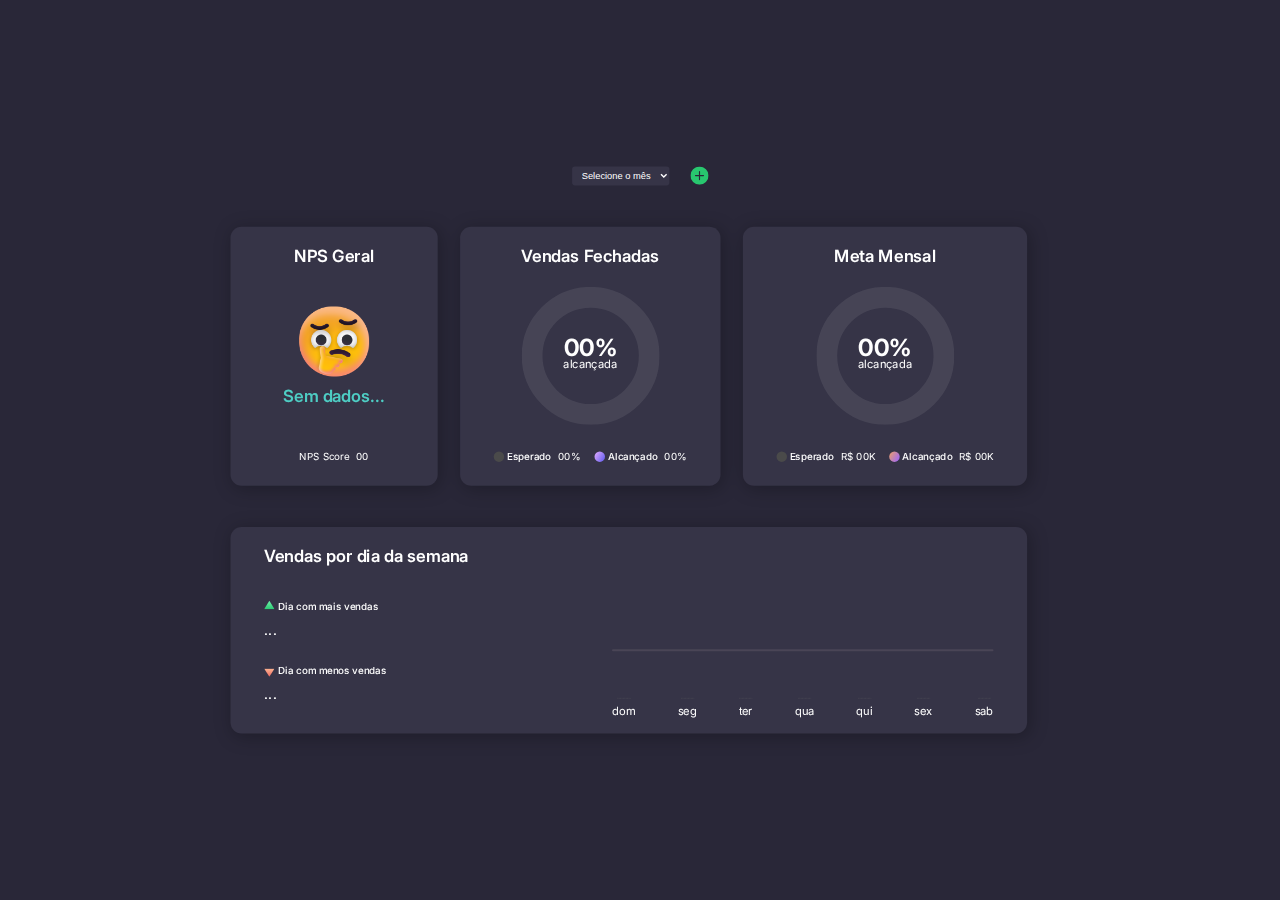
==== commit 0a69816e: ":pencil: Alteração no texto do Select" ====
--- a/index.html
+++ b/index.html
@@ -19,7 +19,7 @@
     <div class="header">
       <form action="send">
         <select name="mes" id="mes" class="select">
-          <option value="non">...</option>
+          <option value="non">Selecione o mês</option>
           <option value="jan">Janeiro</option>
           <option value="fev">Fevereiro</option>
           <option value="mar">Março</option>
--- a/src/styles/app.css
+++ b/src/styles/app.css
@@ -30,7 +30,7 @@
   min-height: 100vh;
   place-content: center;
   column-gap: 3.2rem;
-  row-gap: 5.9rem;
+  row-gap: 5.3rem;
   padding: 3.2rem 0;
 }
 
@@ -383,7 +383,20 @@
     grid-template-columns: 29.6rem max-content max-content;
     grid-template-rows: max-content;
     padding: 0;
-    scale: 0.8;
+    height: 100vh;
+    scale: 0.7;
+    row-gap: 5.9rem;
+  }
+  .header {
+    grid-column: 1/5;
+    margin: 0;
+  }
+  #app .header {
+    row-gap: 0;
+  }
+  .weekly-sell {
+    grid-row: 3/4;
+    grid-column: 1/4;
   }
   .weekly-sell .top {
     text-align: left;
@@ -396,7 +409,7 @@
     padding: 2.9rem 4.8rem;
   }
   .box:nth-child(4) {
-    grid-column: 1/4;
+    grid-column: 3/4;
   }
   .weekly-sell .wrapper {
     display: flex;
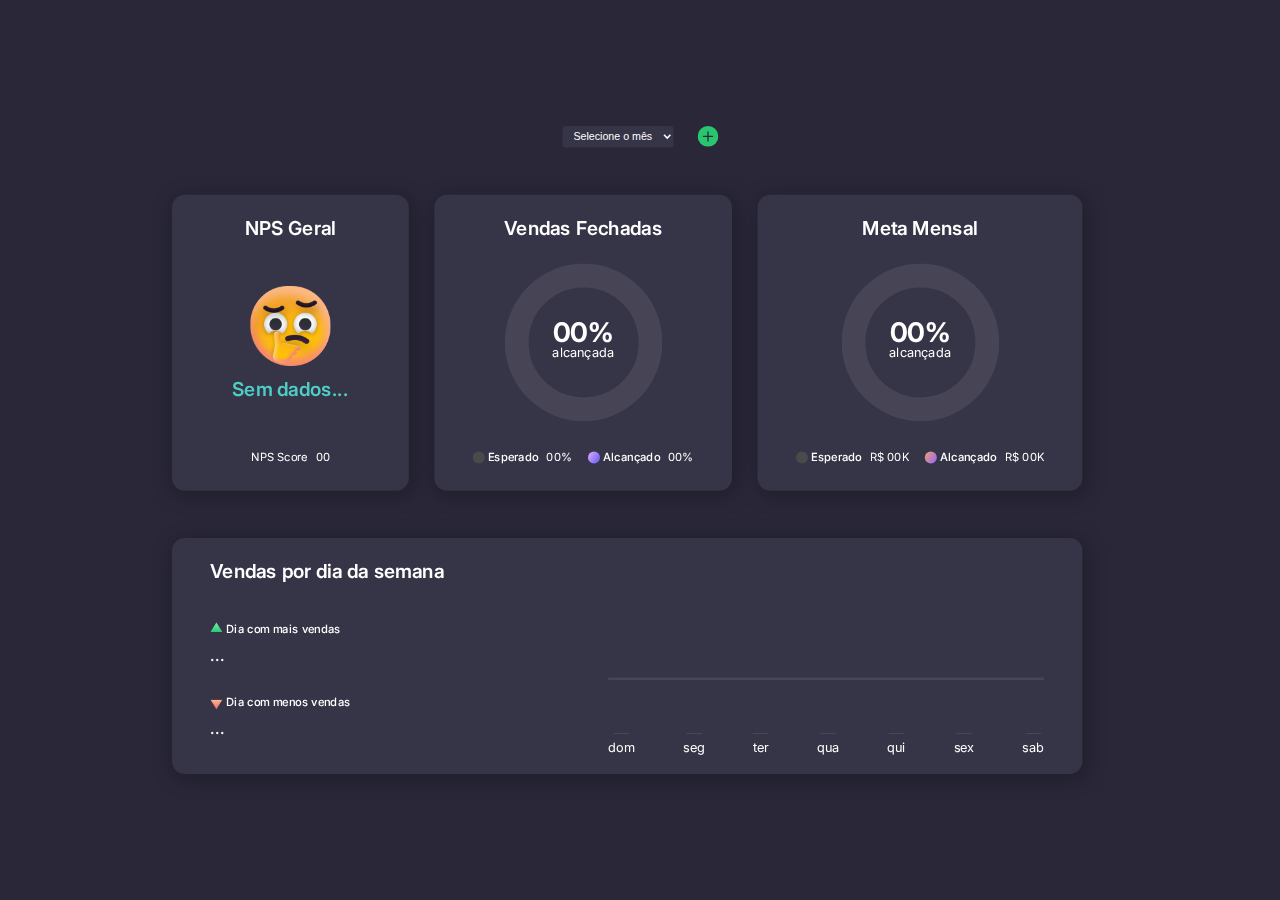
==== commit e85f94ad: "Alterado a linguagem" ====
--- a/index.html
+++ b/index.html
@@ -1,5 +1,5 @@
 <!DOCTYPE html>
-<html lang="pt-br">
+<html lang="en">
 
 <head>
   <meta charset="UTF-8" />
--- a/src/styles/app.css
+++ b/src/styles/app.css
@@ -384,7 +384,7 @@
     grid-template-rows: max-content;
     padding: 0;
     height: 100vh;
-    scale: 0.7;
+    scale: 0.8;
     row-gap: 5.9rem;
   }
   .header {
